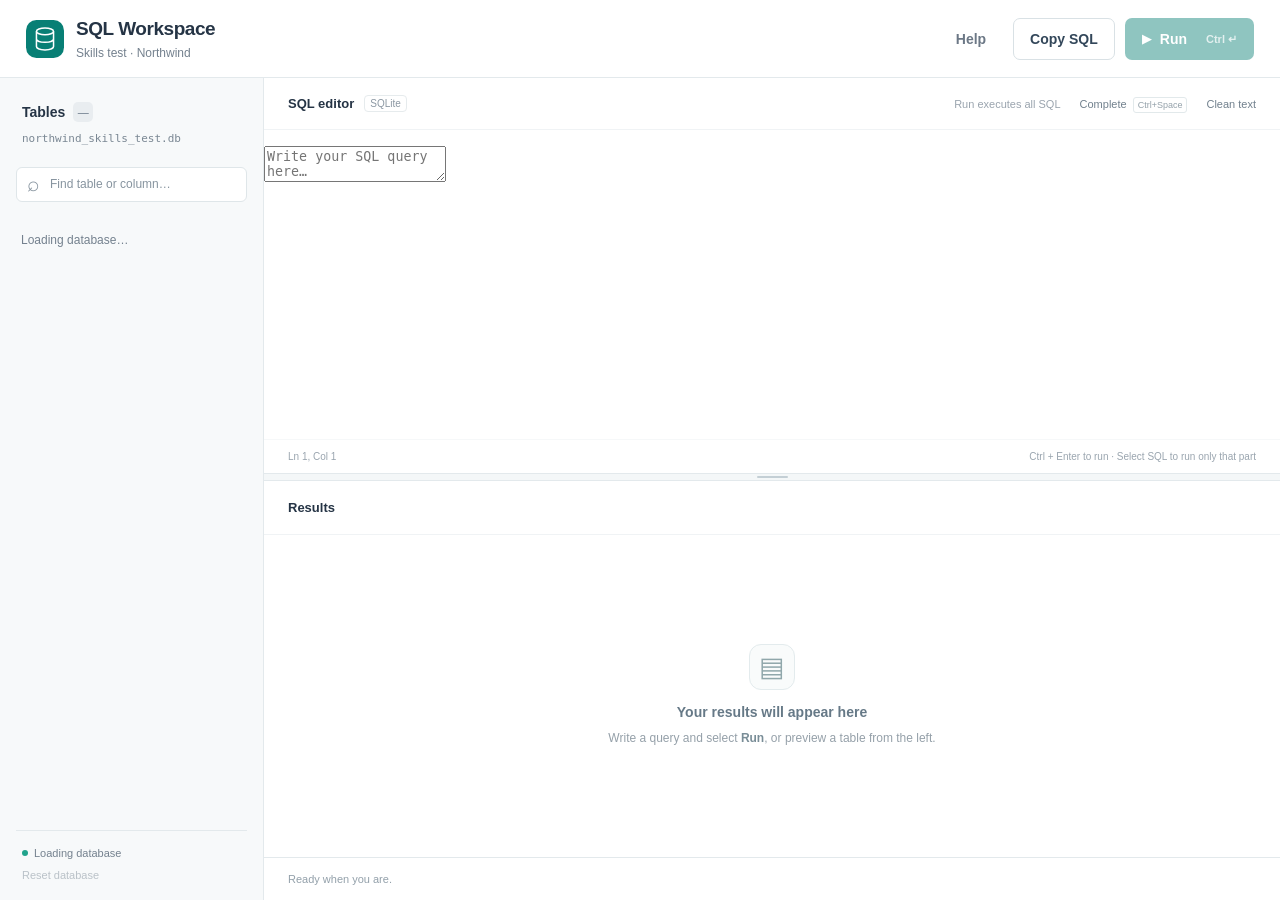
==== index.html @ 1b1c01e4 "Add tested SQL skills workspace" ====
<!doctype html>
<html lang="en">
<head>
  <meta charset="utf-8">
  <meta name="viewport" content="width=device-width,initial-scale=1">
  <meta http-equiv="Content-Security-Policy" content="default-src 'none'; script-src 'self' 'wasm-unsafe-eval'; style-src 'self' 'unsafe-inline'; worker-src 'self'; connect-src 'self'; img-src 'self' data:; base-uri 'none'; form-action 'none'; object-src 'none'">
  <meta name="description" content="A focused SQL workspace for skills tests. Explore tables, write SQLite queries, and inspect results.">
  <title>SQL Workspace</title>
  <link rel="icon" href="icon.svg" type="image/svg+xml">
  <link rel="stylesheet" href="assets/codemirror.css">
  <link rel="stylesheet" href="assets/codemirror-show-hint.css">
  <link rel="stylesheet" href="styles.css">
  <script defer src="assets/codemirror.js"></script>
  <script defer src="assets/codemirror-sql.js"></script>
  <script defer src="assets/codemirror-placeholder.js"></script>
  <script defer src="assets/codemirror-show-hint.js"></script>
  <script defer src="config.js"></script>
  <script defer src="sql-core.js"></script>
  <script defer src="editor-support.js"></script>
  <script defer src="app.js"></script>
</head>
<body>
  <header class="topbar">
    <div class="brand"><img src="icon.svg" alt="" width="38" height="38"><div><h1>SQL Workspace</h1><p id="workspace-label">Skills test · Northwind</p></div></div>
    <div class="top-actions"><button id="help-button" class="button quiet">Help</button><button id="copy-button" class="button secondary">Copy SQL</button><button id="run-button" class="button primary" disabled><span id="run-icon" aria-hidden="true">▶︎</span><span id="run-label">Run</span><kbd>Ctrl ↵</kbd></button></div>
  </header>
  <div class="workspace">
    <aside class="sidebar" aria-label="Database tables">
      <div class="sidebar-title"><h2>Tables</h2><span id="table-count" class="count-badge">—</span></div>
      <p id="database-name" class="database-name">northwind_skills_test.db</p>
      <label class="search-box"><span aria-hidden="true">⌕</span><input id="schema-search" type="search" placeholder="Find table or column…" aria-label="Find table or column"></label>
      <div id="table-list" class="table-list"><p class="muted loading">Loading database…</p></div>
      <div class="sidebar-footer"><span id="db-state"><i></i> Loading database</span><button id="reset-button" class="text-button" disabled>Reset database</button></div>
    </aside>
    <main id="query-workspace" class="query-workspace">
      <section class="editor-panel" aria-labelledby="editor-title">
        <div class="panel-heading"><div class="heading-group"><h2 id="editor-title">SQL editor</h2><span class="engine-badge">SQLite</span></div><div class="editor-tools"><span id="selection-hint">Run executes all SQL</span><button id="complete-button" class="text-button" title="Show keywords, tables, and columns (Ctrl+Space)">Complete <kbd>Ctrl+Space</kbd></button><button id="clean-button" class="text-button" title="Clean formatting characters introduced by copying and pasting">Clean text</button></div></div>
        <div id="editor-host" class="editor-host"><textarea id="sql-editor" aria-label="SQL editor" placeholder="Write your SQL query here…" spellcheck="false"></textarea></div>
        <div class="editor-footer"><span id="cursor-status">Ln 1, Col 1</span><span>Ctrl + Enter to run <span class="shortcut-extra">· Select SQL to run only that part</span></span></div>
      </section>
      <div id="splitter" class="splitter" role="separator" tabindex="0" aria-label="Resize editor and results" aria-orientation="horizontal" aria-valuemin="20" aria-valuemax="80" aria-valuenow="48"><span></span></div>
      <section class="results-panel" aria-labelledby="results-heading">
        <div class="panel-heading"><div class="heading-group"><h2 id="results-heading">Results</h2><span id="row-count" class="row-count" aria-live="polite" hidden></span></div><div class="result-tools"><span id="execution-time"></span><button id="clear-results" class="text-button" hidden>Clear</button></div></div>
        <div id="result-tabs" class="result-tabs" role="tablist" aria-label="Statement results" hidden></div>
        <div id="error-panel" class="error-panel" role="alert" hidden></div>
        <div id="results-body" class="results-body"><div class="empty-state"><div class="empty-icon" aria-hidden="true">▤</div><h3>Your results will appear here</h3><p>Write a query and select <strong>Run</strong>, or preview a table from the left.</p></div></div>
        <div class="results-footer"><span id="result-detail">Ready when you are.</span><div id="pagination" class="pagination" hidden><button id="page-prev" aria-label="Previous page">←</button><span id="page-label"></span><button id="page-next" aria-label="Next page">→</button></div></div>
      </section>
    </main>
  </div>
  <div id="notice" class="notice" role="status" hidden><span id="notice-text"></span><button id="notice-undo" hidden>Undo cleanup</button><button id="notice-close" aria-label="Dismiss notification">×</button></div>
  <dialog id="help-dialog">
    <div class="dialog-heading"><h2>Using SQL Workspace</h2><button id="help-close" class="close-button" aria-label="Close help">×</button></div>
    <div class="help-content">
      <h3>Explore the database</h3><p>Expand a table to see its columns and data types. Select <strong>Preview</strong> to see its records below the editor. Previewing a table does not replace your SQL.</p>
      <h3>Run your SQL</h3><p>Select <strong>Run</strong>, or press <strong>Ctrl + Enter</strong> (Cmd + Enter on Mac) or <strong>Shift + Enter</strong>. Highlight part of your SQL to run only that selection. Separate multiple statements with semicolons; each statement gets its own results tab. Large results show the total number of rows returned and a limited preview.</p>
      <h3>Complete a word or name</h3><p>Press <strong>Ctrl + Space</strong> or select <strong>Complete</strong> for matching SQLite keywords, tables, views, and columns. Use the arrow keys and Enter or Tab to insert a suggestion; Escape closes the list. Completion changes only the current word, after you choose a suggestion. It is unavailable inside text values or comments.</p><p>Typing a table’s name and a period narrows the list to that table’s columns. For other prefixes, such as an alias, the list shows matching columns from the database; it does not analyze aliases, joins, or common table expressions. The source table is shown beside each column.</p>
      <h3>Copy to and from Canvas</h3><p><strong>Copy SQL</strong> copies the highlighted selection, or all your SQL if nothing is selected, as plain text. Paste it into your Canvas answer. You can paste SQL back into this editor. Clipboard access still depends on Canvas and your exam browser settings; this workspace does not bypass those restrictions.</p>
      <h3>Clean pasted text</h3><p>The editor checks pasted SQL for unusual spaces, invisible formatting characters, and curly quotation marks. Cleanup preserves characters inside existing quoted values and comments. A notification identifies changes and offers <strong>Undo cleanup</strong>. <strong>Clean text</strong> checks the full editor; Run also checks before executing. Review quoted values yourself if they contain unwanted characters.</p>
      <h3>Understand errors</h3><p>After Run, SQLite’s original error appears beside the failed statement in the editor and in the results panel. The marker identifies the <strong>start of the failed statement</strong>, not necessarily the exact character causing the error. Inline markers clear when you edit the SQL. There is no separate background syntax checker and no added explanation or suggested correction.</p><p>Execution stops at the first error. Earlier successful statements remain applied, and their result tabs remain available.</p>
      <h3>Reset, stop, and save</h3><p><strong>Reset database</strong> restores the original data while keeping your SQL. Stopping a long query, or reaching its time limit, also resets the database. Changes to the database stay in this browser tab’s memory.</p><p>Your SQL draft is restored after refreshing this tab when browser storage is available. It is not a submitted answer or a backup. Copy your final SQL into Canvas as instructed.</p>
    </div><div class="dialog-footer"><button id="help-done" class="button primary">Got it</button></div>
  </dialog>
</body>
</html>
---- styles.css ----
:root{color-scheme:light;--ink:#253445;--muted:#74818e;--line:#e3e9ec;--teal:#087f75;--teal-dark:#06665e;--teal-soft:#e9f5f2;--sidebar:#f7f9fa;--editor-height:48%;font-family:Inter,ui-sans-serif,-apple-system,BlinkMacSystemFont,"Segoe UI",sans-serif;font-size:14px}
*{box-sizing:border-box}body{margin:0;height:100vh;height:100dvh;overflow:hidden;color:var(--ink);background:white}button,input{font:inherit}button{cursor:pointer}button:disabled{cursor:default;opacity:.45}button:focus-visible,input:focus-visible,[tabindex]:focus-visible{outline:2px solid var(--teal);outline-offset:3px}[hidden]{display:none!important}h1,h2,h3,p{margin:0}
.topbar{height:78px;border-bottom:1px solid var(--line);display:flex;justify-content:space-between;align-items:center;padding:0 26px;gap:20px}.brand{display:flex;gap:12px;align-items:center}.brand h1{font-size:19px;letter-spacing:-.45px;line-height:1.3;font-weight:650}.brand p{font-size:12px;color:var(--muted);margin-top:4px}.top-actions{display:flex;align-items:center;gap:10px}.button{border:1px solid transparent;border-radius:7px;padding:10px 16px;font-weight:600;line-height:20px;display:inline-flex;align-items:center;justify-content:center;gap:9px;white-space:nowrap}.button.primary{background:var(--teal);color:white;min-width:124px}.button.primary:hover:enabled{background:var(--teal-dark)}.button.primary.running{background:#a54434}.button.secondary{border-color:#d9e1e5;background:white;color:#33475a}.button.secondary:hover{background:#f6f8f9}.button.quiet{background:transparent;color:#6c7886}.button.quiet:hover{background:#f4f7f8}.button kbd{font-family:inherit;font-size:11px;opacity:.75;margin-left:10px}#run-icon{font-size:12px}.workspace{display:flex;height:calc(100% - 78px);min-height:0}
.sidebar{width:264px;flex-shrink:0;background:var(--sidebar);border-right:1px solid var(--line);display:flex;flex-direction:column;padding:24px 16px 0;min-height:0}.sidebar-title{display:flex;align-items:center;gap:8px;padding:0 6px}.sidebar h2{font-size:14px;font-weight:650}.count-badge{font-size:11px;line-height:20px;min-width:20px;text-align:center;border-radius:5px;background:#e9edf0;color:#677585}.database-name{font:11px/1.5 ui-monospace,SFMono-Regular,Consolas,monospace;color:#7a8793;margin:9px 6px 19px;overflow-wrap:anywhere}.search-box{display:flex;align-items:center;gap:8px;background:white;border:1px solid #dfe6e9;border-radius:6px;padding:0 10px;margin-bottom:19px;height:35px;color:#87949f}.search-box>span{font-size:21px}.search-box input{background:transparent;border:0;outline:0;width:100%;min-width:0;font-size:12px;color:var(--ink)}.search-box input::placeholder{color:#87949f}.table-list{overflow:auto;flex:1;min-height:0;margin:0 -6px;padding:0 6px 16px}.table-group{margin-bottom:7px}.table-heading{display:flex;align-items:center;border-radius:6px;padding:0 5px 0 0;min-height:37px;gap:2px}.table-heading:hover{background:#edf1f3}.table-heading.open{background:#e9f1f0}.table-toggle{background:none;border:none;color:#33475a;text-align:left;display:flex;align-items:center;gap:8px;flex:1;min-width:0;padding:10px 4px;font-size:12px;font-weight:600}.chevron{font-size:12px;color:#8997a1;width:9px}.table-glyph{display:grid;grid-template-columns:repeat(2,4px);gap:1px;border:1px solid #69878a;padding:1px;border-radius:2px;flex-shrink:0}.table-glyph i{width:4px;height:4px;background:#87a7a7}.table-label{overflow:hidden;text-overflow:ellipsis}.preview-button{border:0;background:transparent;color:var(--teal);font-size:10px;padding:6px 4px;font-weight:650;border-radius:4px}.preview-button:hover:enabled{background:#d8ebe7}.column-list{padding:7px 4px 8px 34px}.column-row{display:flex;gap:6px;align-items:center;justify-content:space-between;min-height:27px;font-size:11px}.column-name{overflow:hidden;text-overflow:ellipsis;white-space:nowrap;color:#566675}.column-type{font:9px ui-monospace,SFMono-Regular,Consolas,monospace;color:#96a0aa;flex-shrink:0;max-width:65px;text-overflow:ellipsis;overflow:hidden}.pk{color:#b98726;margin-right:3px}.sidebar-footer{border-top:1px solid var(--line);padding:16px 6px 19px;display:flex;flex-direction:column;gap:10px;font-size:11px;color:var(--muted)}#db-state{display:flex;align-items:center;gap:6px}#db-state i{width:6px;height:6px;border-radius:50%;background:#20a38c;display:inline-block}.sidebar-footer .text-button{align-self:flex-start;padding:0}.text-button{border:0;background:none;color:#71808d;padding:3px 0;font-size:11px}.text-button:hover:enabled{color:var(--teal);text-decoration:underline}.loading{padding:12px 5px}.muted{color:var(--muted);font-size:12px}
.query-workspace{display:flex;flex-direction:column;flex:1;min-width:0;min-height:0}.editor-panel{height:var(--editor-height);flex-shrink:0;display:flex;flex-direction:column;min-height:105px}.panel-heading{min-height:52px;flex-shrink:0;display:flex;align-items:center;justify-content:space-between;gap:12px;padding:0 24px;border-bottom:1px solid #f0f3f5}.heading-group{display:flex;align-items:center;gap:10px;min-width:0}.panel-heading h2{font-size:13px;font-weight:650;white-space:nowrap}.engine-badge{font-size:10px;font-weight:500;color:#8b97a2;border:1px solid #e6ebed;padding:2px 5px;border-radius:4px}.editor-tools,.result-tools{display:flex;align-items:center;gap:19px;font-size:11px;color:#9aa4ae}.editor-tools .text-button{font-size:11px}.editor-host{min-height:0;flex:1;padding:16px 0 5px;position:relative;overflow:hidden}.CodeMirror{font:14px/1.85 ui-monospace,SFMono-Regular,Consolas,"Liberation Mono",monospace;height:100%;color:#334453;background:white}.CodeMirror-lines{padding:0}.CodeMirror-gutters{border:0;background:#fff;min-width:54px}.CodeMirror-linenumber{color:#a7b1bb;font-size:12px;padding-right:16px}.CodeMirror pre.CodeMirror-line,.CodeMirror pre.CodeMirror-line-like{padding:0 18px 0 8px}.cm-s-default .cm-keyword{color:#7b53b0;font-weight:500}.cm-s-default .cm-number{color:#a76131}.cm-s-default .cm-string{color:#16836d}.cm-s-default .cm-comment{color:#8d9aa6}.cm-s-default .cm-operator{color:#607588}.cm-s-default .cm-variable-2{color:#3b7793}.CodeMirror-placeholder{color:#a1acb6!important}.CodeMirror-focused .CodeMirror-selected{background:#d8ece9}.CodeMirror-selected{background:#e6eeef}.CodeMirror-cursor{border-left-color:var(--teal)}.editor-footer{padding:8px 24px;display:flex;justify-content:space-between;gap:8px;color:#9aa5af;font-size:10px;line-height:17px;border-top:1px solid #f6f8f9;flex-shrink:0}.splitter{height:8px;background:#f4f7f8;border-top:1px solid var(--line);border-bottom:1px solid var(--line);flex-shrink:0;cursor:row-resize;display:flex;align-items:center;justify-content:center;touch-action:none}.splitter span{width:31px;height:2px;border-radius:1px;background:#c4cfd5}.splitter:hover,.splitter:focus{background:#e7f1ef}.dragging{user-select:none;cursor:row-resize}
.results-panel{flex:1;display:flex;flex-direction:column;min-height:0;overflow:hidden}.results-panel .panel-heading{min-height:54px}.row-count{background:var(--teal-soft);color:var(--teal);font-size:11px;font-weight:600;padding:4px 9px;border-radius:5px;white-space:nowrap}.results-body{min-height:0;flex:1;overflow:auto;position:relative}.empty-state{display:flex;align-items:center;justify-content:center;flex-direction:column;min-height:100%;padding:26px;text-align:center}.empty-icon{height:46px;width:46px;display:grid;place-items:center;border:1px solid #e3ebed;border-radius:12px;color:#90a7ab;font-size:27px;margin-bottom:14px;background:#f9fbfb}.empty-state h3{font-size:14px;font-weight:550;color:#667987;margin-bottom:8px}.empty-state p{font-size:12px;line-height:1.7;color:#95a0a9;max-width:430px}.empty-state strong{font-weight:600;color:#798d97}.results-footer{min-height:43px;padding:10px 24px;border-top:1px solid var(--line);color:#93a0aa;font-size:11px;display:flex;justify-content:space-between;align-items:center;gap:15px;flex-shrink:0}.result-tabs{display:flex;gap:5px;border-bottom:1px solid var(--line);padding:8px 24px;overflow-x:auto;flex-shrink:0;background:#fafcfc}.result-tab{font-size:11px;padding:6px 10px;background:white;border:1px solid #e2e8eb;border-radius:5px;color:#7b8894;white-space:nowrap}.result-tab[aria-selected=true]{color:var(--teal);border-color:#a9cec7;background:var(--teal-soft)}.data-table{border-collapse:separate;border-spacing:0;width:max-content;min-width:100%;font-size:12px;text-align:left}.data-table th{position:sticky;top:0;z-index:1;background:#f7f9fa;font-size:11px;font-weight:600;color:#687b8a;border-bottom:1px solid #e0e7eb;padding:11px 16px;white-space:nowrap}.data-table td{border-bottom:1px solid #edf1f3;padding:9px 16px;vertical-align:top;max-width:500px;white-space:pre-wrap;overflow-wrap:anywhere;font-family:ui-monospace,SFMono-Regular,Consolas,monospace;font-size:11px;line-height:1.6;color:#536777}.data-table tbody tr:nth-child(even){background:#fcfdfd}.data-table tbody tr:hover{background:#f0f8f6}.data-table .row-number{min-width:52px;width:52px;text-align:right;padding:9px 18px;color:#a5b0b8;font-size:10px;border-right:1px solid #edf1f3;background:#fafcfc}.data-table .numeric{text-align:right;font-variant-numeric:tabular-nums}.data-table .null-cell{color:#aab4bb;font-style:italic}.empty-zero{text-align:center;padding:25px;color:#91a0aa;font-size:12px}.pagination{display:flex;align-items:center;gap:12px;white-space:nowrap}.pagination button{border:1px solid #e2e8eb;background:white;border-radius:4px;color:#637b8b;width:25px;height:23px}.pagination button:hover:enabled{background:#edf7f4}.error-panel{margin:14px 24px;padding:13px 16px;border:1px solid #efd5d1;border-left:3px solid #c45b48;border-radius:5px;background:#fff8f6;flex-shrink:0;max-height:54%;overflow:auto}.error-panel h3{font-size:13px;color:#a24435;margin:0 0 6px}.error-panel p{font-size:12px;line-height:1.65;color:#8d6057;margin:6px 0}.error-panel pre{background:#f8ece8;color:#995044;font:12px/1.55 ui-monospace,Consolas,monospace;padding:8px 10px;border-radius:4px;white-space:pre-wrap;overflow-wrap:anywhere;margin:8px 0}.error-panel .error-context{font-size:11px;color:#aa857b;margin:6px 0 0}.error-line{background:#fff2ee!important}
.notice{position:fixed;left:50%;bottom:23px;transform:translateX(-50%);display:flex;align-items:center;gap:13px;padding:13px 16px;border:1px solid #cadbd7;background:#f1f9f6;box-shadow:0 5px 20px #263d4820;border-radius:8px;max-width:800px;width:max-content;z-index:10;font-size:12px;line-height:1.5;color:#3e6d62}.notice button{background:none;border:0;padding:2px;color:var(--teal);font-size:11px;white-space:nowrap;font-weight:600}.notice #notice-close{font-size:20px;font-weight:400;padding-left:5px}dialog{border:1px solid #dbe5e8;border-radius:12px;padding:0;max-width:590px;width:calc(100% - 32px);max-height:85vh;box-shadow:0 20px 80px #1c354a30;color:var(--ink)}dialog::backdrop{background:#23364870}.dialog-heading{padding:22px 26px 18px;display:flex;align-items:center;justify-content:space-between;border-bottom:1px solid var(--line)}.dialog-heading h2{font-size:19px;font-weight:600;letter-spacing:-.3px}.close-button{background:none;border:0;font-size:26px;line-height:1;color:#93a1ac}.help-content{padding:4px 26px 20px}.help-content h3{font-size:13px;margin:22px 0 7px;color:#3b5769}.help-content p{font-size:12px;line-height:1.8;color:#7a8a96;margin-bottom:7px}.help-content strong{font-weight:600;color:#53717b}.dialog-footer{padding:15px 26px;display:flex;justify-content:flex-end;border-top:1px solid var(--line)}.copy-fallback{width:100%;min-height:100px;border:1px solid #d3dfe3;padding:10px;border-radius:6px;font:12px/1.5 monospace;margin-top:12px}
.sql-errors{width:14px}.inline-error-marker{display:block;width:12px;height:15px;line-height:15px;margin-top:5px;color:#b34a39;background:#fbe7e1;border-radius:3px;text-align:center;font:bold 11px/15px ui-sans-serif,sans-serif}.inline-sql-error{display:flex;align-items:baseline;gap:10px;margin:4px 18px 8px 8px;padding:7px 10px;border-left:2px solid #c45b48;background:#fff6f3;color:#a74736;line-height:1.6;white-space:normal;overflow-wrap:anywhere}.inline-error-label{font:10px/1.6 ui-sans-serif,sans-serif;white-space:nowrap;color:#ad7164}.inline-sql-error code{font:11px/1.6 ui-monospace,Consolas,monospace;white-space:pre-wrap}.editor-tools kbd{font:9px ui-sans-serif,sans-serif;padding:2px 4px;margin-left:3px;border:1px solid #e2e9eb;border-radius:3px;color:#94a1aa}.CodeMirror-hints{border:1px solid #cfdedb;border-radius:7px;padding:5px;box-shadow:0 6px 22px #294b5220;max-height:270px;max-width:min(480px,90vw);min-width:230px;z-index:20;font:12px/1.7 ui-monospace,Consolas,monospace}.CodeMirror-hint{display:flex;justify-content:space-between;align-items:baseline;gap:18px;padding:5px 8px;border-radius:4px;color:#405b6b}.CodeMirror-hint-active{background:#e6f3ef!important;color:#086f65!important}.completion-name{flex-shrink:0}.completion-detail{font:10px/1.5 ui-sans-serif,sans-serif;color:#8b9ca4;overflow:hidden;text-overflow:ellipsis;max-width:230px}.CodeMirror-hint-active .completion-detail{color:#59968b}@media(max-width:1100px){#selection-hint{display:none}}@media(max-width:650px){.editor-tools{gap:12px}.editor-tools kbd{display:none}.inline-sql-error{display:block;margin-right:8px}.inline-error-label{margin-right:7px}.completion-detail{max-width:120px}}
@media(min-width:1500px){.sidebar{width:284px}.CodeMirror{font-size:15px}.column-row{font-size:12px}.column-type{font-size:10px}.table-toggle{font-size:13px}.preview-button{font-size:11px}}
@media(max-width:900px){.sidebar{width:225px;padding-left:10px;padding-right:10px}.topbar{padding:0 18px}.editor-tools{gap:12px}#selection-hint{display:none}.panel-heading{padding:0 18px}.editor-footer,.results-footer{padding-left:18px;padding-right:18px}.shortcut-extra{display:none}.notice{max-width:calc(100% - 30px);width:calc(100% - 30px)}.button kbd{display:none}}
@media(max-width:650px){.topbar{height:70px;padding:0 12px;gap:10px}.brand h1{font-size:15px}.brand p{font-size:10px}.brand img{width:30px;height:30px}.brand{gap:8px}.top-actions{gap:5px}.button{font-size:12px;padding:8px 10px}.button.primary{min-width:70px}.button.quiet{padding:8px 4px}.workspace{height:calc(100% - 70px)}.sidebar{width:176px;padding-top:16px}.database-name{font-size:9px}.table-toggle{font-size:10px;gap:4px}.preview-button{font-size:9px}.column-list{padding-left:23px}.column-row{font-size:9px;gap:3px}.column-type{font-size:8px;max-width:38px}.panel-heading{padding:0 11px}.heading-group{gap:7px}.panel-heading h2{font-size:12px}.engine-badge{display:none}.row-count{font-size:10px;padding:3px 5px}.CodeMirror{font-size:12px;line-height:1.8}.CodeMirror-gutters{min-width:36px}.CodeMirror-linenumber{padding-right:8px;font-size:10px}.editor-footer{padding:6px 10px;font-size:9px}.editor-footer>span:last-child{display:none}.results-footer{padding:8px 11px;min-height:40px;font-size:10px;flex-wrap:wrap;gap:5px}.error-panel{margin:10px;padding:10px}.error-panel p{font-size:11px}.result-tabs{padding:7px 10px}.empty-state{padding:15px}.empty-state h3{font-size:12px}.empty-state p{font-size:11px}.result-tools{gap:9px}.search-box{padding:0 6px}.search-box input{font-size:10px}}
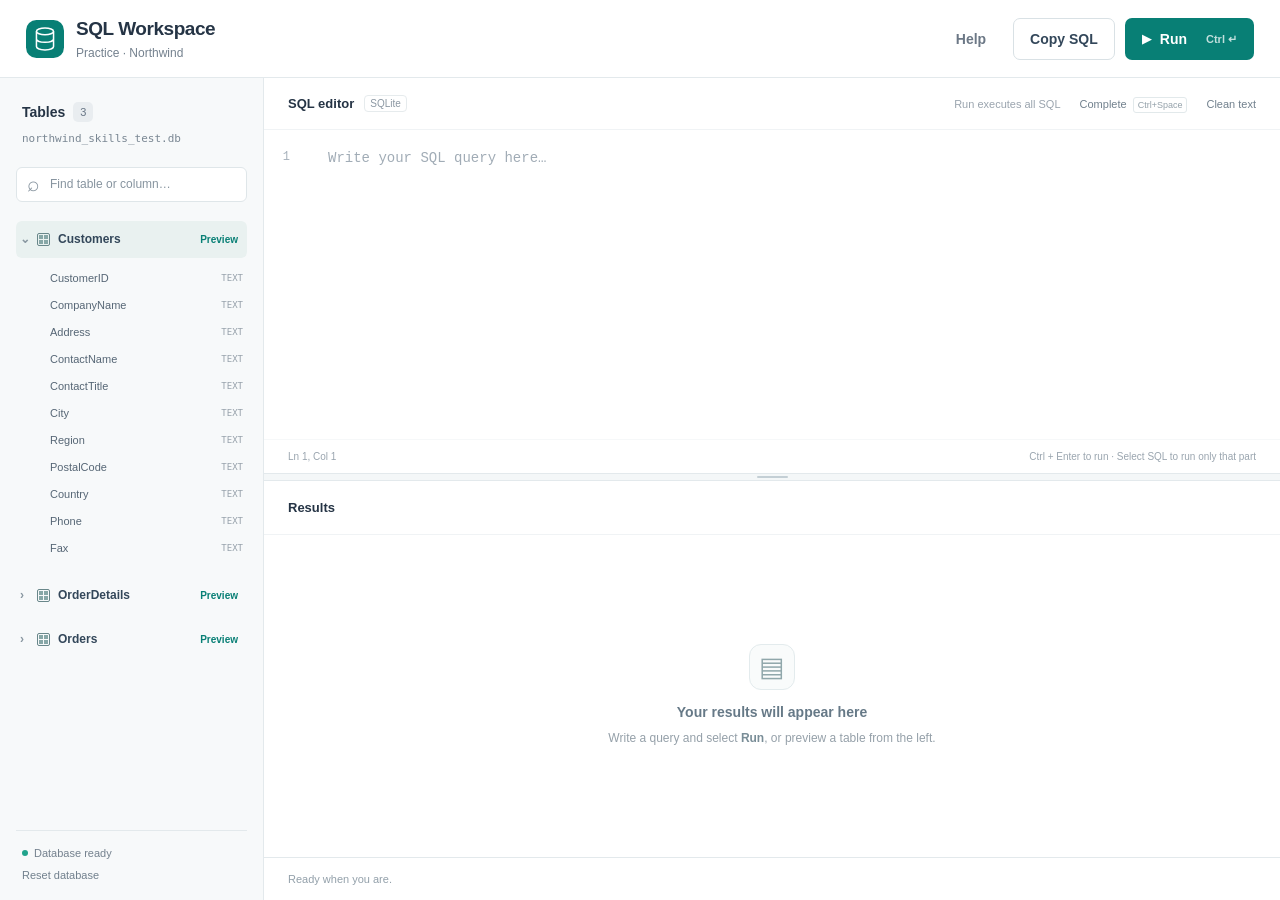
==== commit 7238996b: "Separate practice and test drafts with per-test activation" ====
--- a/index.html
+++ b/index.html
@@ -5,26 +5,28 @@
   <meta name="viewport" content="width=device-width,initial-scale=1">
   <meta http-equiv="Content-Security-Policy" content="default-src 'none'; script-src 'self' 'wasm-unsafe-eval'; style-src 'self' 'unsafe-inline'; worker-src 'self'; connect-src 'self'; img-src 'self' data:; base-uri 'none'; form-action 'none'; object-src 'none'">
   <meta name="description" content="A focused SQL workspace for skills tests. Explore tables, write SQLite queries, and inspect results.">
-  <title>SQL Workspace</title>
+  <title>SQL Workspace · Practice</title>
   <link rel="icon" href="icon.svg" type="image/svg+xml">
   <link rel="stylesheet" href="assets/codemirror.css">
   <link rel="stylesheet" href="assets/codemirror-show-hint.css">
-  <link rel="stylesheet" href="styles.css">
+  <link rel="stylesheet" href="styles.css?v=2">
   <script defer src="assets/codemirror.js"></script>
   <script defer src="assets/codemirror-sql.js"></script>
   <script defer src="assets/codemirror-placeholder.js"></script>
   <script defer src="assets/codemirror-show-hint.js"></script>
-  <script defer src="config.js"></script>
+  <script defer src="config.js?v=2"></script>
   <script defer src="sql-core.js"></script>
   <script defer src="editor-support.js"></script>
-  <script defer src="app.js"></script>
+  <script defer src="workspace-session.js"></script>
+  <script defer src="app.js?v=2"></script>
 </head>
-<body>
+<body data-workspace="practice">
   <header class="topbar">
-    <div class="brand"><img src="icon.svg" alt="" width="38" height="38"><div><h1>SQL Workspace</h1><p id="workspace-label">Skills test · Northwind</p></div></div>
-    <div class="top-actions"><button id="help-button" class="button quiet">Help</button><button id="copy-button" class="button secondary">Copy SQL</button><button id="run-button" class="button primary" disabled><span id="run-icon" aria-hidden="true">▶︎</span><span id="run-label">Run</span><kbd>Ctrl ↵</kbd></button></div>
+    <div class="brand"><img src="icon.svg" alt="" width="38" height="38"><div><h1>SQL Workspace</h1><p id="workspace-label">Practice · Northwind</p></div></div>
+    <div id="top-actions" class="top-actions" hidden><button id="help-button" class="button quiet">Help</button><button id="copy-button" class="button secondary">Copy SQL</button><button id="run-button" class="button primary" disabled><span id="run-icon" aria-hidden="true">▶︎</span><span id="run-label">Run</span><kbd>Ctrl ↵</kbd></button></div>
   </header>
-  <div class="workspace">
+  <main id="session-gate" class="session-gate" aria-live="polite"><div><img src="icon.svg" alt="" width="48" height="48"><h2 id="session-title">Loading workspace…</h2><p id="session-message">Please wait while the workspace is prepared.</p><button id="session-retry" class="button primary" hidden>Check again</button><noscript><p>JavaScript must be enabled to use the SQL workspace.</p></noscript></div></main>
+  <div id="workspace" class="workspace" hidden>
     <aside class="sidebar" aria-label="Database tables">
       <div class="sidebar-title"><h2>Tables</h2><span id="table-count" class="count-badge">—</span></div>
       <p id="database-name" class="database-name">northwind_skills_test.db</p>
@@ -58,7 +60,7 @@
       <h3>Copy to and from Canvas</h3><p><strong>Copy SQL</strong> copies the highlighted selection, or all your SQL if nothing is selected, as plain text. Paste it into your Canvas answer. You can paste SQL back into this editor. Clipboard access still depends on Canvas and your exam browser settings; this workspace does not bypass those restrictions.</p>
       <h3>Clean pasted text</h3><p>The editor checks pasted SQL for unusual spaces, invisible formatting characters, and curly quotation marks. Cleanup preserves characters inside existing quoted values and comments. A notification identifies changes and offers <strong>Undo cleanup</strong>. <strong>Clean text</strong> checks the full editor; Run also checks before executing. Review quoted values yourself if they contain unwanted characters.</p>
       <h3>Understand errors</h3><p>After Run, SQLite’s original error appears beside the failed statement in the editor and in the results panel. The marker identifies the <strong>start of the failed statement</strong>, not necessarily the exact character causing the error. Inline markers clear when you edit the SQL. There is no separate background syntax checker and no added explanation or suggested correction.</p><p>Execution stops at the first error. Earlier successful statements remain applied, and their result tabs remain available.</p>
-      <h3>Reset, stop, and save</h3><p><strong>Reset database</strong> restores the original data while keeping your SQL. Stopping a long query, or reaching its time limit, also resets the database. Changes to the database stay in this browser tab’s memory.</p><p>Your SQL draft is restored after refreshing this tab when browser storage is available. It is not a submitted answer or a backup. Copy your final SQL into Canvas as instructed.</p>
+      <h3>Reset, stop, and save</h3><p><strong>Reset database</strong> restores the original data while keeping your SQL. Stopping a long query, or reaching its time limit, also resets the database. Changes to the database stay in this browser tab’s memory. Refreshing the page removes created views and other database changes.</p><p>Practice and test drafts are separate. Your SQL draft is restored after refreshing this tab within the same practice or test session when browser storage is available. Each new test starts with its own draft. It is not a submitted answer or a backup. Copy your final SQL into Canvas as instructed.</p>
     </div><div class="dialog-footer"><button id="help-done" class="button primary">Got it</button></div>
   </dialog>
 </body>
--- a/assets/codemirror.css
+++ b/assets/codemirror.css
@@ -0,0 +1,344 @@
+/* BASICS */
+
+.CodeMirror {
+  /* Set height, width, borders, and global font properties here */
+  font-family: monospace;
+  height: 300px;
+  color: black;
+  direction: ltr;
+}
+
+/* PADDING */
+
+.CodeMirror-lines {
+  padding: 4px 0; /* Vertical padding around content */
+}
+.CodeMirror pre.CodeMirror-line,
+.CodeMirror pre.CodeMirror-line-like {
+  padding: 0 4px; /* Horizontal padding of content */
+}
+
+.CodeMirror-scrollbar-filler, .CodeMirror-gutter-filler {
+  background-color: white; /* The little square between H and V scrollbars */
+}
+
+/* GUTTER */
+
+.CodeMirror-gutters {
+  border-right: 1px solid #ddd;
+  background-color: #f7f7f7;
+  white-space: nowrap;
+}
+.CodeMirror-linenumbers {}
+.CodeMirror-linenumber {
+  padding: 0 3px 0 5px;
+  min-width: 20px;
+  text-align: right;
+  color: #999;
+  white-space: nowrap;
+}
+
+.CodeMirror-guttermarker { color: black; }
+.CodeMirror-guttermarker-subtle { color: #999; }
+
+/* CURSOR */
+
+.CodeMirror-cursor {
+  border-left: 1px solid black;
+  border-right: none;
+  width: 0;
+}
+/* Shown when moving in bi-directional text */
+.CodeMirror div.CodeMirror-secondarycursor {
+  border-left: 1px solid silver;
+}
+.cm-fat-cursor .CodeMirror-cursor {
+  width: auto;
+  border: 0 !important;
+  background: #7e7;
+}
+.cm-fat-cursor div.CodeMirror-cursors {
+  z-index: 1;
+}
+.cm-fat-cursor .CodeMirror-line::selection,
+.cm-fat-cursor .CodeMirror-line > span::selection, 
+.cm-fat-cursor .CodeMirror-line > span > span::selection { background: transparent; }
+.cm-fat-cursor .CodeMirror-line::-moz-selection,
+.cm-fat-cursor .CodeMirror-line > span::-moz-selection,
+.cm-fat-cursor .CodeMirror-line > span > span::-moz-selection { background: transparent; }
+.cm-fat-cursor { caret-color: transparent; }
+@-moz-keyframes blink {
+  0% {}
+  50% { background-color: transparent; }
+  100% {}
+}
+@-webkit-keyframes blink {
+  0% {}
+  50% { background-color: transparent; }
+  100% {}
+}
+@keyframes blink {
+  0% {}
+  50% { background-color: transparent; }
+  100% {}
+}
+
+/* Can style cursor different in overwrite (non-insert) mode */
+.CodeMirror-overwrite .CodeMirror-cursor {}
+
+.cm-tab { display: inline-block; text-decoration: inherit; }
+
+.CodeMirror-rulers {
+  position: absolute;
+  left: 0; right: 0; top: -50px; bottom: 0;
+  overflow: hidden;
+}
+.CodeMirror-ruler {
+  border-left: 1px solid #ccc;
+  top: 0; bottom: 0;
+  position: absolute;
+}
+
+/* DEFAULT THEME */
+
+.cm-s-default .cm-header {color: blue;}
+.cm-s-default .cm-quote {color: #090;}
+.cm-negative {color: #d44;}
+.cm-positive {color: #292;}
+.cm-header, .cm-strong {font-weight: bold;}
+.cm-em {font-style: italic;}
+.cm-link {text-decoration: underline;}
+.cm-strikethrough {text-decoration: line-through;}
+
+.cm-s-default .cm-keyword {color: #708;}
+.cm-s-default .cm-atom {color: #219;}
+.cm-s-default .cm-number {color: #164;}
+.cm-s-default .cm-def {color: #00f;}
+.cm-s-default .cm-variable,
+.cm-s-default .cm-punctuation,
+.cm-s-default .cm-property,
+.cm-s-default .cm-operator {}
+.cm-s-default .cm-variable-2 {color: #05a;}
+.cm-s-default .cm-variable-3, .cm-s-default .cm-type {color: #085;}
+.cm-s-default .cm-comment {color: #a50;}
+.cm-s-default .cm-string {color: #a11;}
+.cm-s-default .cm-string-2 {color: #f50;}
+.cm-s-default .cm-meta {color: #555;}
+.cm-s-default .cm-qualifier {color: #555;}
+.cm-s-default .cm-builtin {color: #30a;}
+.cm-s-default .cm-bracket {color: #997;}
+.cm-s-default .cm-tag {color: #170;}
+.cm-s-default .cm-attribute {color: #00c;}
+.cm-s-default .cm-hr {color: #999;}
+.cm-s-default .cm-link {color: #00c;}
+
+.cm-s-default .cm-error {color: #f00;}
+.cm-invalidchar {color: #f00;}
+
+.CodeMirror-composing { border-bottom: 2px solid; }
+
+/* Default styles for common addons */
+
+div.CodeMirror span.CodeMirror-matchingbracket {color: #0b0;}
+div.CodeMirror span.CodeMirror-nonmatchingbracket {color: #a22;}
+.CodeMirror-matchingtag { background: rgba(255, 150, 0, .3); }
+.CodeMirror-activeline-background {background: #e8f2ff;}
+
+/* STOP */
+
+/* The rest of this file contains styles related to the mechanics of
+   the editor. You probably shouldn't touch them. */
+
+.CodeMirror {
+  position: relative;
+  overflow: hidden;
+  background: white;
+}
+
+.CodeMirror-scroll {
+  overflow: scroll !important; /* Things will break if this is overridden */
+  /* 50px is the magic margin used to hide the element's real scrollbars */
+  /* See overflow: hidden in .CodeMirror */
+  margin-bottom: -50px; margin-right: -50px;
+  padding-bottom: 50px;
+  height: 100%;
+  outline: none; /* Prevent dragging from highlighting the element */
+  position: relative;
+  z-index: 0;
+}
+.CodeMirror-sizer {
+  position: relative;
+  border-right: 50px solid transparent;
+}
+
+/* The fake, visible scrollbars. Used to force redraw during scrolling
+   before actual scrolling happens, thus preventing shaking and
+   flickering artifacts. */
+.CodeMirror-vscrollbar, .CodeMirror-hscrollbar, .CodeMirror-scrollbar-filler, .CodeMirror-gutter-filler {
+  position: absolute;
+  z-index: 6;
+  display: none;
+  outline: none;
+}
+.CodeMirror-vscrollbar {
+  right: 0; top: 0;
+  overflow-x: hidden;
+  overflow-y: scroll;
+}
+.CodeMirror-hscrollbar {
+  bottom: 0; left: 0;
+  overflow-y: hidden;
+  overflow-x: scroll;
+}
+.CodeMirror-scrollbar-filler {
+  right: 0; bottom: 0;
+}
+.CodeMirror-gutter-filler {
+  left: 0; bottom: 0;
+}
+
+.CodeMirror-gutters {
+  position: absolute; left: 0; top: 0;
+  min-height: 100%;
+  z-index: 3;
+}
+.CodeMirror-gutter {
+  white-space: normal;
+  height: 100%;
+  display: inline-block;
+  vertical-align: top;
+  margin-bottom: -50px;
+}
+.CodeMirror-gutter-wrapper {
+  position: absolute;
+  z-index: 4;
+  background: none !important;
+  border: none !important;
+}
+.CodeMirror-gutter-background {
+  position: absolute;
+  top: 0; bottom: 0;
+  z-index: 4;
+}
+.CodeMirror-gutter-elt {
+  position: absolute;
+  cursor: default;
+  z-index: 4;
+}
+.CodeMirror-gutter-wrapper ::selection { background-color: transparent }
+.CodeMirror-gutter-wrapper ::-moz-selection { background-color: transparent }
+
+.CodeMirror-lines {
+  cursor: text;
+  min-height: 1px; /* prevents collapsing before first draw */
+}
+.CodeMirror pre.CodeMirror-line,
+.CodeMirror pre.CodeMirror-line-like {
+  /* Reset some styles that the rest of the page might have set */
+  -moz-border-radius: 0; -webkit-border-radius: 0; border-radius: 0;
+  border-width: 0;
+  background: transparent;
+  font-family: inherit;
+  font-size: inherit;
+  margin: 0;
+  white-space: pre;
+  word-wrap: normal;
+  line-height: inherit;
+  color: inherit;
+  z-index: 2;
+  position: relative;
+  overflow: visible;
+  -webkit-tap-highlight-color: transparent;
+  -webkit-font-variant-ligatures: contextual;
+  font-variant-ligatures: contextual;
+}
+.CodeMirror-wrap pre.CodeMirror-line,
+.CodeMirror-wrap pre.CodeMirror-line-like {
+  word-wrap: break-word;
+  white-space: pre-wrap;
+  word-break: normal;
+}
+
+.CodeMirror-linebackground {
+  position: absolute;
+  left: 0; right: 0; top: 0; bottom: 0;
+  z-index: 0;
+}
+
+.CodeMirror-linewidget {
+  position: relative;
+  z-index: 2;
+  padding: 0.1px; /* Force widget margins to stay inside of the container */
+}
+
+.CodeMirror-widget {}
+
+.CodeMirror-rtl pre { direction: rtl; }
+
+.CodeMirror-code {
+  outline: none;
+}
+
+/* Force content-box sizing for the elements where we expect it */
+.CodeMirror-scroll,
+.CodeMirror-sizer,
+.CodeMirror-gutter,
+.CodeMirror-gutters,
+.CodeMirror-linenumber {
+  -moz-box-sizing: content-box;
+  box-sizing: content-box;
+}
+
+.CodeMirror-measure {
+  position: absolute;
+  width: 100%;
+  height: 0;
+  overflow: hidden;
+  visibility: hidden;
+}
+
+.CodeMirror-cursor {
+  position: absolute;
+  pointer-events: none;
+}
+.CodeMirror-measure pre { position: static; }
+
+div.CodeMirror-cursors {
+  visibility: hidden;
+  position: relative;
+  z-index: 3;
+}
+div.CodeMirror-dragcursors {
+  visibility: visible;
+}
+
+.CodeMirror-focused div.CodeMirror-cursors {
+  visibility: visible;
+}
+
+.CodeMirror-selected { background: #d9d9d9; }
+.CodeMirror-focused .CodeMirror-selected { background: #d7d4f0; }
+.CodeMirror-crosshair { cursor: crosshair; }
+.CodeMirror-line::selection, .CodeMirror-line > span::selection, .CodeMirror-line > span > span::selection { background: #d7d4f0; }
+.CodeMirror-line::-moz-selection, .CodeMirror-line > span::-moz-selection, .CodeMirror-line > span > span::-moz-selection { background: #d7d4f0; }
+
+.cm-searching {
+  background-color: #ffa;
+  background-color: rgba(255, 255, 0, .4);
+}
+
+/* Used to force a border model for a node */
+.cm-force-border { padding-right: .1px; }
+
+@media print {
+  /* Hide the cursor when printing */
+  .CodeMirror div.CodeMirror-cursors {
+    visibility: hidden;
+  }
+}
+
+/* See issue #2901 */
+.cm-tab-wrap-hack:after { content: ''; }
+
+/* Help users use markselection to safely style text background */
+span.CodeMirror-selectedtext { background: none; }
--- a/assets/codemirror-show-hint.css
+++ b/assets/codemirror-show-hint.css
@@ -0,0 +1,37 @@
+.CodeMirror-hints {
+  position: absolute;
+  z-index: 10;
+  overflow: hidden;
+  list-style: none;
+
+  margin: 0;
+  padding: 2px;
+
+  -webkit-box-shadow: 2px 3px 5px rgba(0,0,0,.2);
+  -moz-box-shadow: 2px 3px 5px rgba(0,0,0,.2);
+  box-shadow: 2px 3px 5px rgba(0,0,0,.2);
+  border-radius: 3px;
+  border: 1px solid silver;
+
+  background: white;
+  font-size: 90%;
+  font-family: monospace;
+
+  max-height: 20em;
+  overflow-y: auto;
+  box-sizing: border-box;
+}
+
+.CodeMirror-hint {
+  margin: 0;
+  padding: 0 4px;
+  border-radius: 2px;
+  white-space: pre;
+  color: black;
+  cursor: pointer;
+}
+
+li.CodeMirror-hint-active {
+  background: #08f;
+  color: white;
+}
--- a/styles.css
+++ b/styles.css
@@ -9,3 +9,5 @@
 @media(min-width:1500px){.sidebar{width:284px}.CodeMirror{font-size:15px}.column-row{font-size:12px}.column-type{font-size:10px}.table-toggle{font-size:13px}.preview-button{font-size:11px}}
 @media(max-width:900px){.sidebar{width:225px;padding-left:10px;padding-right:10px}.topbar{padding:0 18px}.editor-tools{gap:12px}#selection-hint{display:none}.panel-heading{padding:0 18px}.editor-footer,.results-footer{padding-left:18px;padding-right:18px}.shortcut-extra{display:none}.notice{max-width:calc(100% - 30px);width:calc(100% - 30px)}.button kbd{display:none}}
 @media(max-width:650px){.topbar{height:70px;padding:0 12px;gap:10px}.brand h1{font-size:15px}.brand p{font-size:10px}.brand img{width:30px;height:30px}.brand{gap:8px}.top-actions{gap:5px}.button{font-size:12px;padding:8px 10px}.button.primary{min-width:70px}.button.quiet{padding:8px 4px}.workspace{height:calc(100% - 70px)}.sidebar{width:176px;padding-top:16px}.database-name{font-size:9px}.table-toggle{font-size:10px;gap:4px}.preview-button{font-size:9px}.column-list{padding-left:23px}.column-row{font-size:9px;gap:3px}.column-type{font-size:8px;max-width:38px}.panel-heading{padding:0 11px}.heading-group{gap:7px}.panel-heading h2{font-size:12px}.engine-badge{display:none}.row-count{font-size:10px;padding:3px 5px}.CodeMirror{font-size:12px;line-height:1.8}.CodeMirror-gutters{min-width:36px}.CodeMirror-linenumber{padding-right:8px;font-size:10px}.editor-footer{padding:6px 10px;font-size:9px}.editor-footer>span:last-child{display:none}.results-footer{padding:8px 11px;min-height:40px;font-size:10px;flex-wrap:wrap;gap:5px}.error-panel{margin:10px;padding:10px}.error-panel p{font-size:11px}.result-tabs{padding:7px 10px}.empty-state{padding:15px}.empty-state h3{font-size:12px}.empty-state p{font-size:11px}.result-tools{gap:9px}.search-box{padding:0 6px}.search-box input{font-size:10px}}
+
+.session-gate{height:calc(100% - 78px);display:grid;place-items:center;padding:28px;background:#f7f9fa;text-align:center}.session-gate>div{max-width:440px;background:white;padding:36px;border:1px solid var(--line);border-radius:12px}.session-gate img{margin-bottom:18px}.session-gate h2{font-size:22px;letter-spacing:-.4px;margin-bottom:12px}.session-gate p{color:#6d7d8a;font-size:14px;line-height:1.7;margin-bottom:22px}.session-gate .button{min-width:140px}@media(max-width:650px){.session-gate{height:calc(100% - 70px)}}
